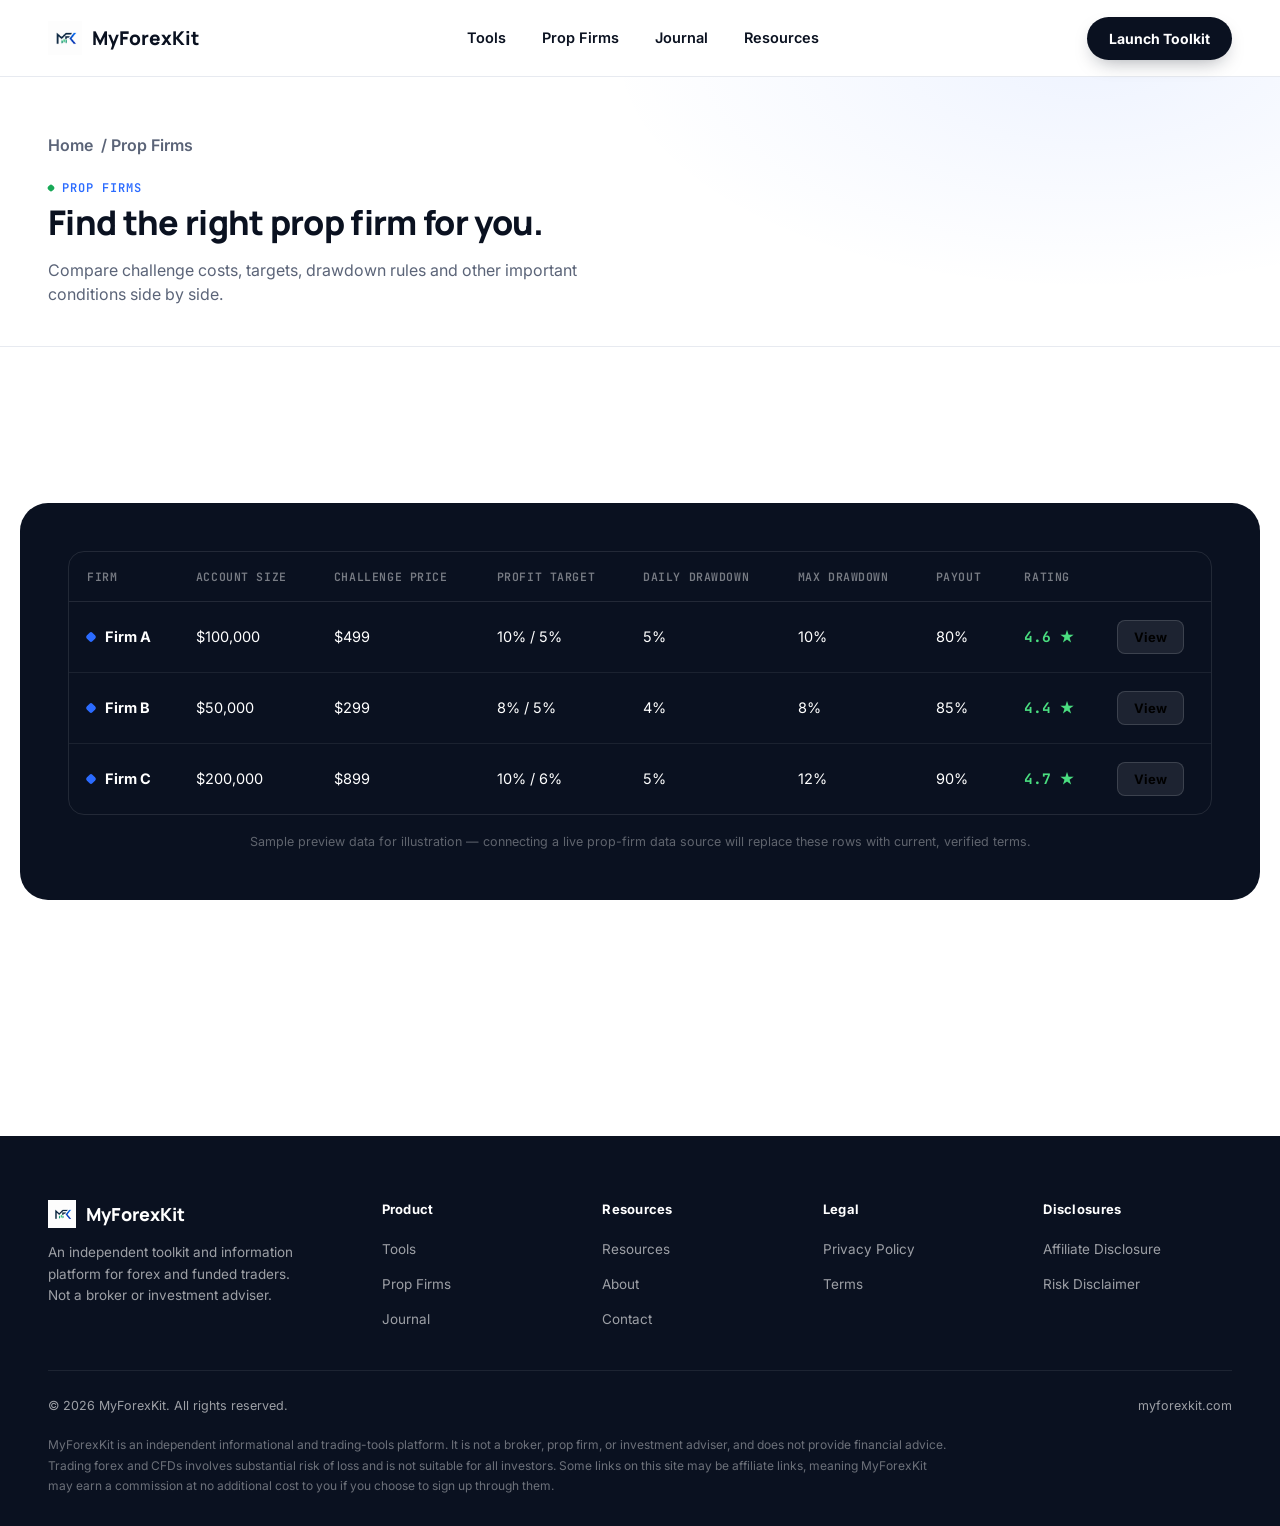
==== prop-firms/index.html @ 3ddde18c "Restructure site with proper folders" ====
<!DOCTYPE html>
<html lang="en">
<head>
<meta charset="UTF-8">
<meta name="viewport" content="width=device-width, initial-scale=1.0">
<title>Compare Prop Firms — MyForexKit</title>
<meta name="description" content="Compare prop trading firm challenge prices, targets, drawdown rules and payouts side by side.">
<link href="https://fonts.googleapis.com/css2?family=Manrope:wght@400;500;600;700;800&family=Inter:wght@400;500;600;700&family=JetBrains+Mono:wght@400;500;600&display=swap" rel="stylesheet">
<link rel="stylesheet" href="../css/styles.css">
</head>
<body>
<div id="mfk-header"></div>

<section class="tool-page-hero">
  <div class="container">
    <p class="breadcrumb"><a href="../index.html">Home</a> / Prop Firms</p>
    <span class="eyebrow">Prop firms</span>
    <h1>Find the right prop firm for you.</h1>
    <p>Compare challenge costs, targets, drawdown rules and other important conditions side by side.</p>
  </div>
</section>

<section>
  <div class="container" style="padding:56px 0 96px;">
    <div class="propfirm-wrap">
      <div class="table-scroll">
        <table class="compare">
          <thead>
            <tr>
              <th>Firm</th><th>Account Size</th><th>Challenge Price</th><th>Profit Target</th>
              <th>Daily Drawdown</th><th>Max Drawdown</th><th>Payout</th><th>Rating</th><th></th>
            </tr>
          </thead>
          <tbody>
            <tr>
              <td><div class="firm-name"><span class="firm-dot"></span>Firm A</div></td>
              <td>$100,000</td><td>$499</td><td>10% / 5%</td><td>5%</td><td>10%</td><td>80%</td>
              <td><span class="rating">4.6 ★</span></td><td><button class="row-btn">View</button></td>
            </tr>
            <tr>
              <td><div class="firm-name"><span class="firm-dot"></span>Firm B</div></td>
              <td>$50,000</td><td>$299</td><td>8% / 5%</td><td>4%</td><td>8%</td><td>85%</td>
              <td><span class="rating">4.4 ★</span></td><td><button class="row-btn">View</button></td>
            </tr>
            <tr>
              <td><div class="firm-name"><span class="firm-dot"></span>Firm C</div></td>
              <td>$200,000</td><td>$899</td><td>10% / 6%</td><td>5%</td><td>12%</td><td>90%</td>
              <td><span class="rating">4.7 ★</span></td><td><button class="row-btn">View</button></td>
            </tr>
          </tbody>
        </table>
      </div>
      <p class="data-note">Sample preview data for illustration — connecting a live prop-firm data source will replace these rows with current, verified terms.</p>
    </div>
  </div>
</section>

<div id="mfk-footer"></div>
<script src="../js/components.js"></script>
<script>MFKComponents.mount("../");</script>
</body>
</html>
---- css/styles.css ----
:root{
  --navy:#0A1120;
  --navy-2:#0F1B33;
  --ink:#0B1220;
  --white:#FFFFFF;
  --blue:#2B6BFF;
  --blue-2:#1546C4;
  --green:#18A957;
  --green-soft:#E7F8ED;
  --slate:#5B6478;
  --slate-light:#8B93A5;
  --line:#E7EAF0;
  --panel:#F6F8FC;
  --radius:20px;
  --radius-sm:12px;
  --shadow:0 20px 50px -18px rgba(10,17,32,0.18);
  --shadow-sm:0 8px 24px -12px rgba(10,17,32,0.14);
  --display: 'Manrope', 'Inter', sans-serif;
  --body: 'Inter', sans-serif;
  --mono: 'JetBrains Mono', monospace;
}
*{box-sizing:border-box; margin:0; padding:0;}
html{scroll-behavior:smooth;}
body{
  font-family:var(--body);
  color:var(--ink);
  background:var(--white);
  -webkit-font-smoothing:antialiased;
  line-height:1.5;
}
img{max-width:100%; display:block;}
a{color:inherit; text-decoration:none;}
button{font-family:inherit; cursor:pointer; border:none; background:none;}
.container{max-width:1240px; margin:0 auto; padding:0 28px;}
h1,h2,h3,h4{font-family:var(--display); font-weight:800; letter-spacing:-0.02em; color:var(--navy);}
.eyebrow{
  font-family:var(--mono); font-size:12px; letter-spacing:0.08em; text-transform:uppercase;
  color:var(--blue); font-weight:600; display:inline-flex; align-items:center; gap:8px;
}
.eyebrow::before{content:''; width:6px; height:6px; border-radius:2px; background:var(--green); display:inline-block; transform:rotate(45deg);}
:focus-visible{outline:2.5px solid var(--blue); outline-offset:3px; border-radius:6px;}
@media (prefers-reduced-motion: reduce){ *{animation-duration:0.01ms !important; transition-duration:0.01ms !important;} }

/* NAV */
header{
  position:sticky; top:0; z-index:100; background:rgba(255,255,255,0.82);
  backdrop-filter:blur(14px); -webkit-backdrop-filter:blur(14px);
  border-bottom:1px solid var(--line);
}
.nav{display:flex; align-items:center; justify-content:space-between; height:76px;}
.brand{display:flex; align-items:center; gap:10px; font-family:var(--display); font-weight:800; font-size:19px; color:var(--navy);}
.brand img{height:34px; width:auto;}
.nav-links{display:flex; align-items:center; gap:36px; list-style:none;}
.nav-links a{font-size:14.5px; font-weight:600; color:var(--navy); position:relative; padding:6px 0;}
.nav-links a::after{content:''; position:absolute; left:0; bottom:0; width:0; height:2px; background:var(--blue); transition:width .25s ease;}
.nav-links a:hover::after{width:100%;}
.nav-cta{
  background:var(--navy); color:#fff; padding:11px 22px; border-radius:999px; font-weight:700; font-size:14px;
  box-shadow:0 8px 20px -8px rgba(10,17,32,0.4); transition:transform .2s ease, background .2s ease;
}
.nav-cta:hover{background:var(--blue-2); transform:translateY(-1px);}
.burger{display:none; width:22px; height:16px; position:relative;}
.burger span{position:absolute; left:0; width:100%; height:2px; background:var(--navy); border-radius:2px; transition:all .25s ease;}
.burger span:nth-child(1){top:0;} .burger span:nth-child(2){top:7px;} .burger span:nth-child(3){top:14px;}
.mobile-menu{display:none; flex-direction:column; gap:2px; padding:8px 0 20px; border-top:1px solid var(--line);}
.mobile-menu a{padding:14px 4px; font-weight:600; border-bottom:1px solid var(--line); font-size:15px;}
.mobile-menu .nav-cta{margin-top:14px; text-align:center;}
body.menu-open .mobile-menu{display:flex;}
body.menu-open .burger span:nth-child(1){transform:translateY(7px) rotate(45deg);}
body.menu-open .burger span:nth-child(2){opacity:0;}
body.menu-open .burger span:nth-child(3){transform:translateY(-7px) rotate(-45deg);}

@media (max-width:900px){
  .nav-links, .nav .nav-cta{display:none;}
  .burger{display:block;}
}

/* HERO */
.hero{
  position:relative; overflow:hidden; padding:96px 0 60px;
  background:
    radial-gradient(900px 500px at 85% -10%, rgba(43,107,255,0.10), transparent 60%),
    radial-gradient(700px 400px at 10% 0%, rgba(24,169,87,0.06), transparent 55%);
}
.hero-grid{display:grid; grid-template-columns:1.05fr 1fr; gap:64px; align-items:center;}
.hero-copy h1{font-size:52px; line-height:1.06; margin-bottom:20px;}
.hero-copy h1 .accent{color:var(--blue);}
.hero-copy p{font-size:18px; color:var(--slate); max-width:480px; margin-bottom:32px;}
.hero-ctas{display:flex; gap:14px; flex-wrap:wrap; margin-bottom:24px;}
.btn{padding:15px 26px; border-radius:12px; font-weight:700; font-size:15px; display:inline-flex; align-items:center; gap:8px; transition:all .2s ease;}
.btn-primary{background:var(--blue); color:#fff; box-shadow:0 14px 28px -12px rgba(43,107,255,0.55);}
.btn-primary:hover{background:var(--blue-2); transform:translateY(-2px);}
.btn-secondary{background:#fff; color:var(--navy); border:1.5px solid var(--line);}
.btn-secondary:hover{border-color:var(--navy); transform:translateY(-2px);}
.trust-line{font-size:13px; color:var(--slate-light); font-weight:600; letter-spacing:0.01em;}
.trust-line .dot{color:var(--line); margin:0 8px;}

/* Hero mockup */
.hero-visual{position:relative;}
.mockup{
  background:var(--navy); border-radius:22px; padding:20px; box-shadow:var(--shadow);
  position:relative; transform:rotate(0.4deg);
}
.mockup-bar{display:flex; gap:6px; margin-bottom:16px; padding:0 4px;}
.mockup-bar span{width:9px; height:9px; border-radius:50%; background:rgba(255,255,255,0.18);}
.mockup-inner{background:var(--navy-2); border-radius:14px; padding:22px; border:1px solid rgba(255,255,255,0.06);}
.mockup-top{display:flex; justify-content:space-between; align-items:flex-start; margin-bottom:22px;}
.mockup-label{font-size:11px; color:rgba(255,255,255,0.5); font-family:var(--mono); text-transform:uppercase; letter-spacing:0.06em; margin-bottom:6px;}
.mockup-value{font-size:30px; font-weight:800; color:#fff; font-family:var(--display);}
.mockup-value.pos{color:#4ADE80;}
.badge-pill{background:rgba(74,222,128,0.14); color:#4ADE80; font-size:12px; font-weight:700; padding:5px 11px; border-radius:999px; font-family:var(--mono);}
.mockup-chart{height:120px; position:relative; margin-bottom:18px;}
.mockup-chart svg{width:100%; height:100%;}
.mockup-stats{display:grid; grid-template-columns:repeat(3,1fr); gap:10px;}
.mockup-stat{background:rgba(255,255,255,0.04); border:1px solid rgba(255,255,255,0.07); border-radius:10px; padding:12px;}
.mockup-stat .l{font-size:10.5px; color:rgba(255,255,255,0.45); margin-bottom:5px; font-family:var(--mono); text-transform:uppercase; letter-spacing:0.04em;}
.mockup-stat .v{font-size:15px; font-weight:700; color:#fff;}
.float-card{
  position:absolute; background:#fff; border-radius:14px; padding:14px 16px; box-shadow:var(--shadow-sm);
  border:1px solid var(--line); display:flex; align-items:center; gap:10px; animation:float 5s ease-in-out infinite;
}
.float-card.c1{top:-18px; left:-24px; animation-delay:0s;}
.float-card.c2{bottom:8px; right:-28px; animation-delay:1.2s;}
.float-icon{width:32px; height:32px; border-radius:9px; background:var(--green-soft); display:flex; align-items:center; justify-content:center; color:var(--green); font-weight:800; font-size:14px;}
.float-card .t{font-size:11px; color:var(--slate-light); font-weight:600;}
.float-card .n{font-size:14px; font-weight:800; color:var(--navy);}
@keyframes float{0%,100%{transform:translateY(0);}50%{transform:translateY(-8px);}}
@media (max-width:900px){.float-card{display:none;}}

/* SECTIONS generic */
section{padding:100px 0;}
.section-head{max-width:640px; margin-bottom:56px;}
.section-head.center{margin-left:auto; margin-right:auto; text-align:center;}
.section-head h2{font-size:38px; margin-top:14px; line-height:1.15;}
.section-head p{color:var(--slate); font-size:17px; margin-top:16px;}
.divider{height:1px; background:var(--line); border:none;}

/* Feature cards */
.features-grid{display:grid; grid-template-columns:repeat(3,1fr); gap:24px;}
.feature-card{
  background:var(--panel); border:1px solid var(--line); border-radius:var(--radius); padding:32px;
  transition:transform .25s ease, box-shadow .25s ease, border-color .25s ease;
}
.feature-card:hover{transform:translateY(-6px); box-shadow:var(--shadow-sm); border-color:transparent; background:#fff;}
.feature-icon{width:48px; height:48px; border-radius:13px; background:var(--navy); display:flex; align-items:center; justify-content:center; margin-bottom:20px;}
.feature-card h3{font-size:19px; margin-bottom:10px;}
.feature-card p{color:var(--slate); font-size:14.5px;}

/* Tools grid */
.tools-grid{display:grid; grid-template-columns:repeat(3,1fr); gap:20px;}
.tool-card{
  background:#fff; border:1px solid var(--line); border-radius:var(--radius-sm); padding:26px;
  display:flex; flex-direction:column; gap:14px; transition:box-shadow .2s ease, transform .2s ease;
}
.tool-card:hover{box-shadow:var(--shadow-sm); transform:translateY(-4px);}
.tool-icon{width:40px; height:40px; border-radius:10px; background:var(--green-soft); color:var(--green); display:flex; align-items:center; justify-content:center;}
.tool-card h4{font-size:16.5px;}
.tool-card p{color:var(--slate); font-size:13.5px; flex:1;}
.tool-open{font-size:13.5px; font-weight:700; color:var(--blue); display:inline-flex; align-items:center; gap:6px;}
.tool-open svg{transition:transform .2s ease;}
.tool-card:hover .tool-open svg{transform:translateX(3px);}

/* Prop firm compare */
.propfirm-wrap{background:var(--navy); border-radius:28px; padding:48px; color:#fff;}
.propfirm-wrap .section-head h2, .propfirm-wrap .section-head p{color:#fff;}
.propfirm-wrap .section-head p{color:rgba(255,255,255,0.65);}
.table-scroll{overflow-x:auto; border-radius:16px; border:1px solid rgba(255,255,255,0.1);}
table.compare{width:100%; border-collapse:collapse; min-width:820px;}
table.compare th{
  text-align:left; font-size:11.5px; text-transform:uppercase; letter-spacing:0.05em; color:rgba(255,255,255,0.45);
  font-family:var(--mono); font-weight:600; padding:16px 18px; border-bottom:1px solid rgba(255,255,255,0.1); white-space:nowrap;
}
table.compare td{padding:18px; border-bottom:1px solid rgba(255,255,255,0.07); font-size:14.5px; white-space:nowrap;}
table.compare tr:last-child td{border-bottom:none;}
.firm-name{font-weight:700; display:flex; align-items:center; gap:10px;}
.firm-dot{width:8px; height:8px; border-radius:2px; background:var(--blue); transform:rotate(45deg);}
.rating{color:#4ADE80; font-weight:700; font-family:var(--mono);}
.row-btn{background:rgba(255,255,255,0.08); padding:8px 16px; border-radius:8px; font-size:13px; font-weight:700; border:1px solid rgba(255,255,255,0.14);}
.row-btn:hover{background:rgba(255,255,255,0.14);}
.compare-cta{margin-top:28px; text-align:center;}
.data-note{margin-top:18px; font-size:12.5px; color:rgba(255,255,255,0.35); text-align:center;}

/* Risk section */
.risk-section{display:grid; grid-template-columns:1fr 1fr; gap:64px; align-items:center;}
.risk-copy .section-head{margin-bottom:24px;}
.risk-list{display:flex; flex-direction:column; gap:16px; margin-top:12px;}
.risk-item{display:flex; gap:14px; align-items:flex-start;}
.risk-check{width:22px; height:22px; border-radius:7px; background:var(--green-soft); color:var(--green); flex-shrink:0; display:flex; align-items:center; justify-content:center; margin-top:2px;}
.risk-item strong{font-size:15px; display:block; margin-bottom:2px;}
.risk-item span{font-size:14px; color:var(--slate);}

.calc-panel{background:var(--panel); border:1px solid var(--line); border-radius:var(--radius); padding:32px; box-shadow:var(--shadow-sm);}
.calc-panel h4{font-size:15px; margin-bottom:20px; display:flex; justify-content:space-between; align-items:center;}
.calc-tag{font-size:11px; background:var(--green-soft); color:var(--green); padding:4px 10px; border-radius:999px; font-family:var(--mono); font-weight:700;}
.calc-row{margin-bottom:16px;}
.calc-row label{font-size:12.5px; color:var(--slate); font-weight:600; margin-bottom:7px; display:block;}
.calc-field{background:#fff; border:1.5px solid var(--line); border-radius:10px; padding:12px 14px; display:flex; justify-content:space-between; font-family:var(--mono); font-size:14.5px; font-weight:600;}
.calc-slider{height:6px; background:var(--line); border-radius:99px; position:relative; margin-top:10px;}
.calc-slider .fill{position:absolute; left:0; top:0; height:100%; background:var(--blue); border-radius:99px;}
.calc-slider .handle{position:absolute; top:50%; width:16px; height:16px; background:#fff; border:3px solid var(--blue); border-radius:50%; transform:translate(-50%,-50%);}
.calc-result{background:var(--navy); border-radius:12px; padding:18px; margin-top:20px; display:flex; justify-content:space-between; align-items:center;}
.calc-result .l{font-size:12px; color:rgba(255,255,255,0.5); font-family:var(--mono); text-transform:uppercase; letter-spacing:0.04em;}
.calc-result .v{font-size:22px; font-weight:800; color:#fff; font-family:var(--display);}

/* Challenge tracker */
.tracker-card{background:#fff; border:1px solid var(--line); border-radius:var(--radius); box-shadow:var(--shadow-sm); padding:36px;}
.tracker-top{display:flex; justify-content:space-between; align-items:center; margin-bottom:28px; flex-wrap:wrap; gap:16px;}
.tracker-top h4{font-size:18px;}
.progress-bar{height:10px; background:var(--panel); border-radius:99px; overflow:hidden; margin:10px 0 30px;}
.progress-bar .fill{height:100%; background:linear-gradient(90deg,var(--blue),var(--green)); border-radius:99px;}
.tracker-grid{display:grid; grid-template-columns:repeat(4,1fr); gap:18px;}
.tracker-stat{background:var(--panel); border-radius:14px; padding:20px;}
.tracker-stat .l{font-size:11.5px; color:var(--slate-light); font-family:var(--mono); text-transform:uppercase; letter-spacing:0.04em; margin-bottom:8px;}
.tracker-stat .v{font-size:21px; font-weight:800; font-family:var(--display); color:var(--navy);}
.tracker-stat .v.pos{color:var(--green);}
.tracker-stat .v.warn{color:#D97706;}

/* Journal */
.journal-grid{display:grid; grid-template-columns:1.3fr 1fr; gap:24px;}
.journal-card{background:#fff; border:1px solid var(--line); border-radius:var(--radius); padding:30px; box-shadow:var(--shadow-sm);}
.journal-stats{display:grid; grid-template-columns:repeat(2,1fr); gap:16px; margin-bottom:24px;}
.jstat{padding:16px; background:var(--panel); border-radius:12px;}
.jstat .l{font-size:11.5px; color:var(--slate-light); font-family:var(--mono); text-transform:uppercase;}
.jstat .v{font-size:20px; font-weight:800; margin-top:6px;}
.equity-chart{height:160px;}
.trades-list{display:flex; flex-direction:column; gap:0;}
.trade-row{display:flex; justify-content:space-between; align-items:center; padding:14px 0; border-bottom:1px solid var(--line);}
.trade-row:last-child{border-bottom:none;}
.trade-pair{font-weight:700; font-size:14px;}
.trade-meta{font-size:12px; color:var(--slate-light);}
.trade-pl{font-family:var(--mono); font-weight:700; font-size:14px;}
.trade-pl.pos{color:var(--green);} .trade-pl.neg{color:#DC2626;}
.side-tag{font-size:10.5px; font-weight:700; padding:3px 8px; border-radius:6px; margin-left:8px;}
.side-tag.long{background:var(--green-soft); color:var(--green);}
.side-tag.short{background:#FEECEC; color:#DC2626;}

/* Trust */
.trust-section{background:var(--panel); border-radius:28px; padding:64px; text-align:center;}
.trust-section h2{font-size:34px; margin-top:14px;}
.trust-section p{color:var(--slate); font-size:16.5px; max-width:600px; margin:18px auto 0;}
.trust-badges{display:flex; justify-content:center; gap:14px; margin-top:34px; flex-wrap:wrap;}
.trust-badge{background:#fff; border:1px solid var(--line); padding:10px 18px; border-radius:999px; font-size:13.5px; font-weight:600; display:flex; align-items:center; gap:8px;}

/* Final CTA */
.final-cta{
  background:linear-gradient(135deg,var(--navy) 0%, #0D1A38 100%); border-radius:32px; padding:80px 40px; text-align:center; position:relative; overflow:hidden;
}
.final-cta::before{content:''; position:absolute; inset:0; background:radial-gradient(600px 300px at 50% 0%, rgba(43,107,255,0.25), transparent 70%);}
.final-cta > *{position:relative;}
.final-cta h2{color:#fff; font-size:40px; margin-bottom:20px;}
.final-cta-btns{display:flex; justify-content:center; gap:14px; flex-wrap:wrap; margin-top:8px;}
.btn-white{background:#fff; color:var(--navy);}
.btn-white:hover{background:var(--panel); transform:translateY(-2px);}
.btn-ghost{background:rgba(255,255,255,0.08); color:#fff; border:1.5px solid rgba(255,255,255,0.2);}
.btn-ghost:hover{background:rgba(255,255,255,0.14); transform:translateY(-2px);}

/* Footer */
footer{background:var(--navy); color:rgba(255,255,255,0.6); padding:64px 0 30px; margin-top:40px;}
.footer-grid{display:grid; grid-template-columns:1.6fr repeat(4,1fr); gap:32px; padding-bottom:40px; border-bottom:1px solid rgba(255,255,255,0.08);}
.footer-brand{display:flex; align-items:center; gap:10px; font-family:var(--display); font-weight:800; color:#fff; font-size:18px; margin-bottom:14px;}
.footer-brand img{height:28px;}
.footer-grid p{font-size:13.5px; max-width:260px; line-height:1.6;}
.footer-col h5{color:#fff; font-size:13px; margin-bottom:16px; letter-spacing:0.02em;}
.footer-col ul{list-style:none; display:flex; flex-direction:column; gap:11px;}
.footer-col a{font-size:13.5px; color:rgba(255,255,255,0.6);}
.footer-col a:hover{color:#fff;}
.footer-bottom{display:flex; justify-content:space-between; align-items:center; padding-top:26px; flex-wrap:wrap; gap:14px;}
.footer-bottom p{font-size:12.5px;}
.footer-disclaimer{font-size:12px; color:rgba(255,255,255,0.4); max-width:900px; line-height:1.7; margin-top:20px;}

/* Reveal animation */
.reveal{opacity:0; transform:translateY(18px); transition:opacity .6s ease, transform .6s ease;}
.reveal.in{opacity:1; transform:translateY(0);}

/* Responsive */
@media (max-width:1000px){
  .hero-grid, .risk-section, .journal-grid{grid-template-columns:1fr; gap:40px;}
  .features-grid, .tools-grid{grid-template-columns:repeat(2,1fr);}
  .tracker-grid{grid-template-columns:repeat(2,1fr);}
  .footer-grid{grid-template-columns:repeat(3,1fr);}
}
@media (max-width:640px){
  .hero-copy h1{font-size:36px;}
  section{padding:64px 0;}
  .features-grid, .tools-grid, .footer-grid{grid-template-columns:1fr;}
  .tracker-grid{grid-template-columns:repeat(2,1fr);}
  .propfirm-wrap, .trust-section{padding:32px 20px; border-radius:20px;}
  .final-cta{padding:56px 24px;}
  .section-head h2{font-size:28px;}
}

/* ===== Tool pages ===== */
.tool-page-hero{
  padding:56px 0 40px;
  background:radial-gradient(800px 400px at 85% -10%, rgba(43,107,255,0.08), transparent 60%);
  border-bottom:1px solid var(--line);
}
.breadcrumb{font-size:13px; color:var(--slate-light); margin-bottom:16px; display:flex; align-items:center; gap:8px; font-weight:600;}
.breadcrumb a{color:var(--slate);}
.breadcrumb a:hover{color:var(--blue);}
.tool-page-hero h1{font-size:34px; margin-bottom:10px;}
.tool-page-hero p{color:var(--slate); font-size:16px; max-width:560px;}

.tool-layout{
  display:grid; grid-template-columns:1fr 1fr; gap:40px; align-items:start; padding:56px 0 96px;
}
@media (max-width:960px){ .tool-layout{grid-template-columns:1fr; gap:32px;} }

.tool-card-panel{
  background:var(--panel); border:1px solid var(--line); border-radius:var(--radius); padding:32px;
}
.tool-card-panel h3{font-size:18px; margin-bottom:22px;}

.field{margin-bottom:20px;}
.field label{display:flex; justify-content:space-between; font-size:13px; font-weight:700; color:var(--navy); margin-bottom:8px;}
.field label .hint{font-weight:500; color:var(--slate-light); font-size:12px;}
.field input[type="text"],
.field input[type="number"],
.field select{
  width:100%; background:#fff; border:1.5px solid var(--line); border-radius:10px; padding:12px 14px;
  font-family:var(--mono); font-size:15px; font-weight:600; color:var(--navy); transition:border-color .18s ease;
}
.field input:focus, .field select:focus{border-color:var(--blue);}
.field-error{color:#DC2626; font-size:12.5px; font-weight:600; margin-top:6px; display:none;}
.field-error.show{display:block;}
.field.invalid input, .field.invalid select{border-color:#DC2626;}

.field-row{display:grid; grid-template-columns:1fr 1fr; gap:14px;}
@media (max-width:520px){ .field-row{grid-template-columns:1fr;} }

.quick-risk{display:flex; gap:8px; margin-top:10px; flex-wrap:wrap;}
.quick-risk button{
  padding:8px 14px; border-radius:8px; border:1.5px solid var(--line); background:#fff;
  font-size:13px; font-weight:700; color:var(--navy); transition:all .15s ease;
}
.quick-risk button:hover, .quick-risk button.active{border-color:var(--blue); background:#EAF0FF; color:var(--blue-2);}

.direction-toggle{display:flex; gap:10px; margin-bottom:20px;}
.direction-toggle button{
  flex:1; padding:12px; border-radius:10px; border:1.5px solid var(--line); background:#fff;
  font-weight:700; font-size:14px; color:var(--slate); transition:all .15s ease;
}
.direction-toggle button.active.buy{border-color:var(--green); background:var(--green-soft); color:var(--green);}
.direction-toggle button.active.sell{border-color:#DC2626; background:#FEECEC; color:#DC2626;}

.tool-actions{display:flex; gap:12px; margin-top:8px;}
.btn-reset{background:#fff; border:1.5px solid var(--line); color:var(--navy); padding:12px 20px; border-radius:10px; font-weight:700; font-size:14px;}
.btn-reset:hover{border-color:var(--navy);}
.btn-calc{background:var(--blue); color:#fff; padding:12px 24px; border-radius:10px; font-weight:700; font-size:14px; flex:1; box-shadow:0 12px 22px -10px rgba(43,107,255,0.5);}
.btn-calc:hover{background:var(--blue-2);}

.results-panel{
  background:var(--navy); border-radius:var(--radius); padding:32px; color:#fff; position:sticky; top:100px;
}
.results-panel h3{color:#fff; font-size:18px; margin-bottom:22px;}
.result-row{display:flex; justify-content:space-between; align-items:center; padding:14px 0; border-bottom:1px solid rgba(255,255,255,0.08);}
.result-row:last-child{border-bottom:none;}
.result-row .l{font-size:13px; color:rgba(255,255,255,0.55); font-weight:600;}
.result-row .v{font-size:17px; font-weight:800; font-family:var(--display); font-family:var(--mono);}
.result-row .v.pos{color:#4ADE80;} .result-row .v.neg{color:#F87171;}
.result-highlight{background:rgba(255,255,255,0.06); border:1px solid rgba(255,255,255,0.1); border-radius:12px; padding:18px; margin-bottom:8px; text-align:center;}
.result-highlight .l{font-size:11.5px; color:rgba(255,255,255,0.5); font-family:var(--mono); text-transform:uppercase; letter-spacing:0.04em; margin-bottom:8px;}
.result-highlight .v{font-size:30px; font-weight:800; font-family:var(--display); color:#fff;}
.result-empty{color:rgba(255,255,255,0.4); font-size:14px; text-align:center; padding:30px 10px;}
.result-note{font-size:12px; color:rgba(255,255,255,0.4); margin-top:16px; line-height:1.6; border-top:1px solid rgba(255,255,255,0.08); padding-top:16px;}
.result-note.warn{color:#FCD34D;}

.status-pill{display:inline-flex; align-items:center; gap:6px; padding:6px 14px; border-radius:999px; font-size:12.5px; font-weight:800; font-family:var(--mono); text-transform:uppercase; letter-spacing:0.04em;}
.status-pill.safe{background:rgba(74,222,128,0.15); color:#4ADE80;}
.status-pill.caution{background:rgba(251,191,36,0.16); color:#FBBF24;}
.status-pill.danger{background:rgba(248,113,113,0.16); color:#F87171;}

.dd-bar{height:10px; background:rgba(255,255,255,0.08); border-radius:99px; overflow:hidden; margin:8px 0 4px;}
.dd-bar .fill{height:100%; border-radius:99px; transition:width .3s ease;}
.dd-bar .fill.safe{background:#4ADE80;} .dd-bar .fill.caution{background:#FBBF24;} .dd-bar .fill.danger{background:#F87171;}

/* Tools directory */
.tools-directory-grid{display:grid; grid-template-columns:repeat(3,1fr); gap:20px;}
@media (max-width:900px){.tools-directory-grid{grid-template-columns:repeat(2,1fr);}}
@media (max-width:600px){.tools-directory-grid{grid-template-columns:1fr;}}

/* Sessions dashboard */
.sessions-grid{display:grid; grid-template-columns:repeat(4,1fr); gap:18px;}
@media (max-width:960px){.sessions-grid{grid-template-columns:repeat(2,1fr);}}
@media (max-width:560px){.sessions-grid{grid-template-columns:1fr;}}
.session-card{background:#fff; border:1px solid var(--line); border-radius:var(--radius-sm); padding:24px; position:relative; overflow:hidden;}
.session-card.open{border-color:rgba(24,169,87,0.35); background:linear-gradient(180deg,var(--green-soft),#fff 40%);}
.session-top{display:flex; justify-content:space-between; align-items:flex-start; margin-bottom:16px;}
.session-name{font-size:17px; font-weight:800; font-family:var(--display); color:var(--navy);}
.session-tz{font-size:11.5px; color:var(--slate-light); font-family:var(--mono);}
.session-status{font-size:11px; font-weight:800; padding:4px 10px; border-radius:999px; font-family:var(--mono); text-transform:uppercase;}
.session-status.open-s{background:var(--green-soft); color:var(--green);}
.session-status.closed-s{background:#F1F2F5; color:var(--slate-light);}
.session-times{font-size:13px; color:var(--slate); margin-bottom:4px;}
.session-countdown{font-family:var(--mono); font-size:14px; font-weight:700; color:var(--navy); margin-top:10px;}
.sessions-utc{text-align:center; font-family:var(--mono); font-size:13px; color:var(--slate-light); margin-bottom:24px;}

/* JPY / info badges */
.info-badge{display:inline-flex; align-items:center; gap:6px; background:var(--green-soft); color:var(--green); font-size:12px; font-weight:700; padding:4px 10px; border-radius:999px; font-family:var(--mono); margin-left:8px;}
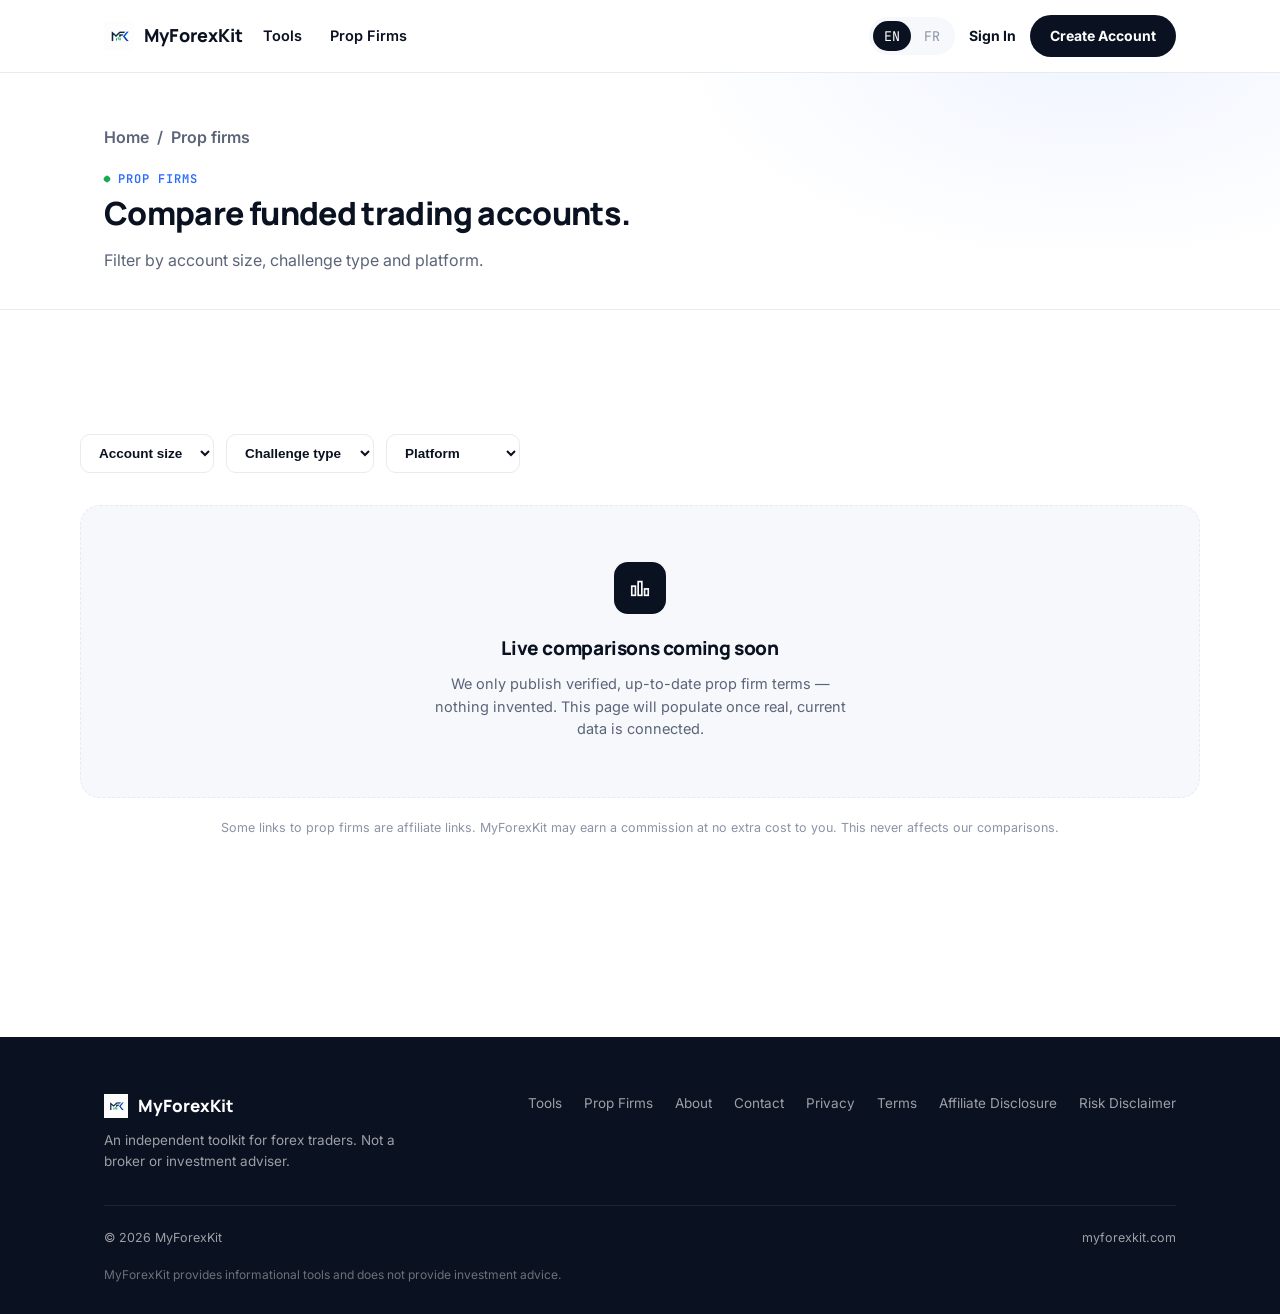
==== commit 945b8ccb: "Restructure site with proper folders" ====
--- a/prop-firms/index.html
+++ b/prop-firms/index.html
@@ -4,7 +4,7 @@
 <meta charset="UTF-8">
 <meta name="viewport" content="width=device-width, initial-scale=1.0">
 <title>Compare Prop Firms — MyForexKit</title>
-<meta name="description" content="Compare prop trading firm challenge prices, targets, drawdown rules and payouts side by side.">
+<meta name="description" content="Compare funded trading accounts by account size, challenge type and platform.">
 <link href="https://fonts.googleapis.com/css2?family=Manrope:wght@400;500;600;700;800&family=Inter:wght@400;500;600;700&family=JetBrains+Mono:wght@400;500;600&display=swap" rel="stylesheet">
 <link rel="stylesheet" href="../css/styles.css">
 </head>
@@ -13,49 +13,53 @@
 
 <section class="tool-page-hero">
   <div class="container">
-    <p class="breadcrumb"><a href="../index.html">Home</a> / Prop Firms</p>
-    <span class="eyebrow">Prop firms</span>
-    <h1>Find the right prop firm for you.</h1>
-    <p>Compare challenge costs, targets, drawdown rules and other important conditions side by side.</p>
+    <p class="breadcrumb"><a href="../index.html" data-i18n="breadcrumb_home">Home</a> / <span data-i18n="propfirms_eyebrow">Prop Firms</span></p>
+    <span class="eyebrow" data-i18n="propfirms_eyebrow">Prop firms</span>
+    <h1 data-i18n="propfirms_h1">Compare funded trading accounts.</h1>
+    <p data-i18n="propfirms_sub">Filter by account size, challenge type and platform.</p>
   </div>
 </section>
 
 <section>
-  <div class="container" style="padding:56px 0 96px;">
-    <div class="propfirm-wrap">
-      <div class="table-scroll">
-        <table class="compare">
-          <thead>
-            <tr>
-              <th>Firm</th><th>Account Size</th><th>Challenge Price</th><th>Profit Target</th>
-              <th>Daily Drawdown</th><th>Max Drawdown</th><th>Payout</th><th>Rating</th><th></th>
-            </tr>
-          </thead>
-          <tbody>
-            <tr>
-              <td><div class="firm-name"><span class="firm-dot"></span>Firm A</div></td>
-              <td>$100,000</td><td>$499</td><td>10% / 5%</td><td>5%</td><td>10%</td><td>80%</td>
-              <td><span class="rating">4.6 ★</span></td><td><button class="row-btn">View</button></td>
-            </tr>
-            <tr>
-              <td><div class="firm-name"><span class="firm-dot"></span>Firm B</div></td>
-              <td>$50,000</td><td>$299</td><td>8% / 5%</td><td>4%</td><td>8%</td><td>85%</td>
-              <td><span class="rating">4.4 ★</span></td><td><button class="row-btn">View</button></td>
-            </tr>
-            <tr>
-              <td><div class="firm-name"><span class="firm-dot"></span>Firm C</div></td>
-              <td>$200,000</td><td>$899</td><td>10% / 6%</td><td>5%</td><td>12%</td><td>90%</td>
-              <td><span class="rating">4.7 ★</span></td><td><button class="row-btn">View</button></td>
-            </tr>
-          </tbody>
-        </table>
+  <div class="container" style="padding:44px 0 96px;">
+    <div class="propfirm-filters">
+      <select id="filter-size">
+        <option value="" data-i18n="filter_size">Account size</option>
+        <option value="10k">$10,000</option>
+        <option value="25k">$25,000</option>
+        <option value="50k">$50,000</option>
+        <option value="100k">$100,000</option>
+        <option value="200k">$200,000</option>
+      </select>
+      <select id="filter-challenge">
+        <option value="" data-i18n="filter_challenge">Challenge type</option>
+        <option value="1step">1-step</option>
+        <option value="2step">2-step</option>
+        <option value="instant">Instant funding</option>
+      </select>
+      <select id="filter-platform">
+        <option value="" data-i18n="filter_platform">Platform</option>
+        <option value="mt4">MetaTrader 4</option>
+        <option value="mt5">MetaTrader 5</option>
+        <option value="ctrader">cTrader</option>
+      </select>
+    </div>
+
+    <div class="empty-state">
+      <div class="icon">
+        <svg width="22" height="22" viewBox="0 0 24 24" fill="none"><rect x="3" y="10" width="4" height="10" stroke="#fff" stroke-width="1.8"/><rect x="10" y="5" width="4" height="15" stroke="#fff" stroke-width="1.8"/><rect x="17" y="13" width="4" height="7" stroke="#fff" stroke-width="1.8"/></svg>
       </div>
-      <p class="data-note">Sample preview data for illustration — connecting a live prop-firm data source will replace these rows with current, verified terms.</p>
+      <h3 data-i18n="propfirms_empty_title">Live comparisons coming soon</h3>
+      <p data-i18n="propfirms_empty_body">We only publish verified, up-to-date prop firm terms — nothing invented. This page will populate once real, current data is connected.</p>
     </div>
+
+    <p class="affiliate-note" data-i18n="affiliate_note">Some links to prop firms are affiliate links. MyForexKit may earn a commission at no extra cost to you. This never affects our comparisons.</p>
   </div>
 </section>
 
 <div id="mfk-footer"></div>
+<script src="../js/i18n.js"></script>
+<script src="../js/auth.js"></script>
 <script src="../js/components.js"></script>
 <script>MFKComponents.mount("../");</script>
 </body>
--- a/css/styles.css
+++ b/css/styles.css
@@ -1,4 +1,3 @@
-
 :root{
   --navy:#0A1120;
   --navy-2:#0F1B33;
@@ -8,393 +7,246 @@
   --blue-2:#1546C4;
   --green:#18A957;
   --green-soft:#E7F8ED;
+  --red:#DC2626;
+  --red-soft:#FEECEC;
   --slate:#5B6478;
   --slate-light:#8B93A5;
   --line:#E7EAF0;
   --panel:#F6F8FC;
   --radius:20px;
   --radius-sm:12px;
-  --shadow:0 20px 50px -18px rgba(10,17,32,0.18);
-  --shadow-sm:0 8px 24px -12px rgba(10,17,32,0.14);
-  --display: 'Manrope', 'Inter', sans-serif;
-  --body: 'Inter', sans-serif;
-  --mono: 'JetBrains Mono', monospace;
+  --shadow:0 20px 50px -18px rgba(10,17,32,0.16);
+  --shadow-sm:0 8px 24px -12px rgba(10,17,32,0.12);
+  --display:'Manrope','Inter',sans-serif;
+  --body:'Inter',sans-serif;
+  --mono:'JetBrains Mono',monospace;
 }
-*{box-sizing:border-box; margin:0; padding:0;}
+*{box-sizing:border-box;margin:0;padding:0;}
 html{scroll-behavior:smooth;}
-body{
-  font-family:var(--body);
-  color:var(--ink);
-  background:var(--white);
-  -webkit-font-smoothing:antialiased;
-  line-height:1.5;
-}
-img{max-width:100%; display:block;}
-a{color:inherit; text-decoration:none;}
-button{font-family:inherit; cursor:pointer; border:none; background:none;}
-.container{max-width:1240px; margin:0 auto; padding:0 28px;}
-h1,h2,h3,h4{font-family:var(--display); font-weight:800; letter-spacing:-0.02em; color:var(--navy);}
-.eyebrow{
-  font-family:var(--mono); font-size:12px; letter-spacing:0.08em; text-transform:uppercase;
-  color:var(--blue); font-weight:600; display:inline-flex; align-items:center; gap:8px;
-}
-.eyebrow::before{content:''; width:6px; height:6px; border-radius:2px; background:var(--green); display:inline-block; transform:rotate(45deg);}
-:focus-visible{outline:2.5px solid var(--blue); outline-offset:3px; border-radius:6px;}
-@media (prefers-reduced-motion: reduce){ *{animation-duration:0.01ms !important; transition-duration:0.01ms !important;} }
-
-/* NAV */
-header{
-  position:sticky; top:0; z-index:100; background:rgba(255,255,255,0.82);
-  backdrop-filter:blur(14px); -webkit-backdrop-filter:blur(14px);
-  border-bottom:1px solid var(--line);
-}
-.nav{display:flex; align-items:center; justify-content:space-between; height:76px;}
-.brand{display:flex; align-items:center; gap:10px; font-family:var(--display); font-weight:800; font-size:19px; color:var(--navy);}
-.brand img{height:34px; width:auto;}
-.nav-links{display:flex; align-items:center; gap:36px; list-style:none;}
-.nav-links a{font-size:14.5px; font-weight:600; color:var(--navy); position:relative; padding:6px 0;}
-.nav-links a::after{content:''; position:absolute; left:0; bottom:0; width:0; height:2px; background:var(--blue); transition:width .25s ease;}
+body{font-family:var(--body);color:var(--ink);background:#fff;-webkit-font-smoothing:antialiased;line-height:1.55;}
+img{max-width:100%;display:block;}
+a{color:inherit;text-decoration:none;}
+button{font-family:inherit;cursor:pointer;border:none;background:none;}
+.container{max-width:1120px;margin:0 auto;padding:0 24px;}
+h1,h2,h3,h4{font-family:var(--display);font-weight:800;letter-spacing:-0.02em;color:var(--navy);}
+:focus-visible{outline:2.5px solid var(--blue);outline-offset:3px;border-radius:6px;}
+@media (prefers-reduced-motion:reduce){*{animation-duration:0.01ms !important;transition-duration:0.01ms !important;}}
+
+.eyebrow{font-family:var(--mono);font-size:12px;letter-spacing:0.08em;text-transform:uppercase;color:var(--blue);font-weight:600;display:inline-flex;align-items:center;gap:8px;}
+.eyebrow::before{content:'';width:6px;height:6px;border-radius:2px;background:var(--green);display:inline-block;transform:rotate(45deg);}
+
+/* ===== Header ===== */
+header{position:sticky;top:0;z-index:100;background:rgba(255,255,255,0.86);backdrop-filter:blur(14px);-webkit-backdrop-filter:blur(14px);border-bottom:1px solid var(--line);}
+.nav{display:flex;align-items:center;justify-content:space-between;height:72px;gap:20px;}
+.brand{display:flex;align-items:center;gap:10px;font-family:var(--display);font-weight:800;font-size:18px;color:var(--navy);flex-shrink:0;}
+.brand img{height:30px;width:auto;}
+.nav-links{display:flex;align-items:center;gap:28px;list-style:none;flex:1;}
+.nav-links a{font-size:14.5px;font-weight:600;color:var(--navy);position:relative;padding:6px 0;}
+.nav-links a::after{content:'';position:absolute;left:0;bottom:0;width:0;height:2px;background:var(--blue);transition:width .25s ease;}
 .nav-links a:hover::after{width:100%;}
-.nav-cta{
-  background:var(--navy); color:#fff; padding:11px 22px; border-radius:999px; font-weight:700; font-size:14px;
-  box-shadow:0 8px 20px -8px rgba(10,17,32,0.4); transition:transform .2s ease, background .2s ease;
-}
-.nav-cta:hover{background:var(--blue-2); transform:translateY(-1px);}
-.burger{display:none; width:22px; height:16px; position:relative;}
-.burger span{position:absolute; left:0; width:100%; height:2px; background:var(--navy); border-radius:2px; transition:all .25s ease;}
+.nav-right{display:flex;align-items:center;gap:14px;}
+.lang-toggle{display:flex;align-items:center;gap:2px;font-family:var(--mono);font-size:12.5px;font-weight:700;background:var(--panel);border-radius:999px;padding:4px;}
+.lang-toggle button{padding:6px 11px;border-radius:999px;color:var(--slate-light);}
+.lang-toggle button.active{background:var(--navy);color:#fff;}
+.nav-signin{font-size:14px;font-weight:700;color:var(--navy);}
+.nav-cta{background:var(--navy);color:#fff;padding:10px 20px;border-radius:999px;font-weight:700;font-size:14px;transition:transform .2s ease,background .2s ease;}
+.nav-cta:hover{background:var(--blue-2);transform:translateY(-1px);}
+.burger{display:none;width:22px;height:16px;position:relative;flex-shrink:0;}
+.burger span{position:absolute;left:0;width:100%;height:2px;background:var(--navy);border-radius:2px;transition:all .25s ease;}
 .burger span:nth-child(1){top:0;} .burger span:nth-child(2){top:7px;} .burger span:nth-child(3){top:14px;}
-.mobile-menu{display:none; flex-direction:column; gap:2px; padding:8px 0 20px; border-top:1px solid var(--line);}
-.mobile-menu a{padding:14px 4px; font-weight:600; border-bottom:1px solid var(--line); font-size:15px;}
-.mobile-menu .nav-cta{margin-top:14px; text-align:center;}
+.mobile-menu{display:none;flex-direction:column;gap:2px;padding:8px 0 20px;border-top:1px solid var(--line);}
+.mobile-menu a{padding:14px 4px;font-weight:600;border-bottom:1px solid var(--line);font-size:15px;}
+.mobile-menu .row{display:flex;gap:10px;margin-top:14px;}
+.mobile-menu .nav-cta, .mobile-menu .nav-signin-btn{flex:1;text-align:center;}
+.mobile-menu .nav-signin-btn{border:1.5px solid var(--line);border-radius:999px;padding:10px 20px;font-weight:700;font-size:14px;}
 body.menu-open .mobile-menu{display:flex;}
 body.menu-open .burger span:nth-child(1){transform:translateY(7px) rotate(45deg);}
 body.menu-open .burger span:nth-child(2){opacity:0;}
 body.menu-open .burger span:nth-child(3){transform:translateY(-7px) rotate(-45deg);}
-
-@media (max-width:900px){
-  .nav-links, .nav .nav-cta{display:none;}
-  .burger{display:block;}
-}
-
-/* HERO */
-.hero{
-  position:relative; overflow:hidden; padding:96px 0 60px;
-  background:
-    radial-gradient(900px 500px at 85% -10%, rgba(43,107,255,0.10), transparent 60%),
-    radial-gradient(700px 400px at 10% 0%, rgba(24,169,87,0.06), transparent 55%);
-}
-.hero-grid{display:grid; grid-template-columns:1.05fr 1fr; gap:64px; align-items:center;}
-.hero-copy h1{font-size:52px; line-height:1.06; margin-bottom:20px;}
-.hero-copy h1 .accent{color:var(--blue);}
-.hero-copy p{font-size:18px; color:var(--slate); max-width:480px; margin-bottom:32px;}
-.hero-ctas{display:flex; gap:14px; flex-wrap:wrap; margin-bottom:24px;}
-.btn{padding:15px 26px; border-radius:12px; font-weight:700; font-size:15px; display:inline-flex; align-items:center; gap:8px; transition:all .2s ease;}
-.btn-primary{background:var(--blue); color:#fff; box-shadow:0 14px 28px -12px rgba(43,107,255,0.55);}
-.btn-primary:hover{background:var(--blue-2); transform:translateY(-2px);}
-.btn-secondary{background:#fff; color:var(--navy); border:1.5px solid var(--line);}
-.btn-secondary:hover{border-color:var(--navy); transform:translateY(-2px);}
-.trust-line{font-size:13px; color:var(--slate-light); font-weight:600; letter-spacing:0.01em;}
-.trust-line .dot{color:var(--line); margin:0 8px;}
-
-/* Hero mockup */
-.hero-visual{position:relative;}
-.mockup{
-  background:var(--navy); border-radius:22px; padding:20px; box-shadow:var(--shadow);
-  position:relative; transform:rotate(0.4deg);
-}
-.mockup-bar{display:flex; gap:6px; margin-bottom:16px; padding:0 4px;}
-.mockup-bar span{width:9px; height:9px; border-radius:50%; background:rgba(255,255,255,0.18);}
-.mockup-inner{background:var(--navy-2); border-radius:14px; padding:22px; border:1px solid rgba(255,255,255,0.06);}
-.mockup-top{display:flex; justify-content:space-between; align-items:flex-start; margin-bottom:22px;}
-.mockup-label{font-size:11px; color:rgba(255,255,255,0.5); font-family:var(--mono); text-transform:uppercase; letter-spacing:0.06em; margin-bottom:6px;}
-.mockup-value{font-size:30px; font-weight:800; color:#fff; font-family:var(--display);}
-.mockup-value.pos{color:#4ADE80;}
-.badge-pill{background:rgba(74,222,128,0.14); color:#4ADE80; font-size:12px; font-weight:700; padding:5px 11px; border-radius:999px; font-family:var(--mono);}
-.mockup-chart{height:120px; position:relative; margin-bottom:18px;}
-.mockup-chart svg{width:100%; height:100%;}
-.mockup-stats{display:grid; grid-template-columns:repeat(3,1fr); gap:10px;}
-.mockup-stat{background:rgba(255,255,255,0.04); border:1px solid rgba(255,255,255,0.07); border-radius:10px; padding:12px;}
-.mockup-stat .l{font-size:10.5px; color:rgba(255,255,255,0.45); margin-bottom:5px; font-family:var(--mono); text-transform:uppercase; letter-spacing:0.04em;}
-.mockup-stat .v{font-size:15px; font-weight:700; color:#fff;}
-.float-card{
-  position:absolute; background:#fff; border-radius:14px; padding:14px 16px; box-shadow:var(--shadow-sm);
-  border:1px solid var(--line); display:flex; align-items:center; gap:10px; animation:float 5s ease-in-out infinite;
-}
-.float-card.c1{top:-18px; left:-24px; animation-delay:0s;}
-.float-card.c2{bottom:8px; right:-28px; animation-delay:1.2s;}
-.float-icon{width:32px; height:32px; border-radius:9px; background:var(--green-soft); display:flex; align-items:center; justify-content:center; color:var(--green); font-weight:800; font-size:14px;}
-.float-card .t{font-size:11px; color:var(--slate-light); font-weight:600;}
-.float-card .n{font-size:14px; font-weight:800; color:var(--navy);}
-@keyframes float{0%,100%{transform:translateY(0);}50%{transform:translateY(-8px);}}
-@media (max-width:900px){.float-card{display:none;}}
-
-/* SECTIONS generic */
-section{padding:100px 0;}
-.section-head{max-width:640px; margin-bottom:56px;}
-.section-head.center{margin-left:auto; margin-right:auto; text-align:center;}
-.section-head h2{font-size:38px; margin-top:14px; line-height:1.15;}
-.section-head p{color:var(--slate); font-size:17px; margin-top:16px;}
-.divider{height:1px; background:var(--line); border:none;}
-
-/* Feature cards */
-.features-grid{display:grid; grid-template-columns:repeat(3,1fr); gap:24px;}
-.feature-card{
-  background:var(--panel); border:1px solid var(--line); border-radius:var(--radius); padding:32px;
-  transition:transform .25s ease, box-shadow .25s ease, border-color .25s ease;
-}
-.feature-card:hover{transform:translateY(-6px); box-shadow:var(--shadow-sm); border-color:transparent; background:#fff;}
-.feature-icon{width:48px; height:48px; border-radius:13px; background:var(--navy); display:flex; align-items:center; justify-content:center; margin-bottom:20px;}
-.feature-card h3{font-size:19px; margin-bottom:10px;}
-.feature-card p{color:var(--slate); font-size:14.5px;}
-
-/* Tools grid */
-.tools-grid{display:grid; grid-template-columns:repeat(3,1fr); gap:20px;}
-.tool-card{
-  background:#fff; border:1px solid var(--line); border-radius:var(--radius-sm); padding:26px;
-  display:flex; flex-direction:column; gap:14px; transition:box-shadow .2s ease, transform .2s ease;
-}
-.tool-card:hover{box-shadow:var(--shadow-sm); transform:translateY(-4px);}
-.tool-icon{width:40px; height:40px; border-radius:10px; background:var(--green-soft); color:var(--green); display:flex; align-items:center; justify-content:center;}
-.tool-card h4{font-size:16.5px;}
-.tool-card p{color:var(--slate); font-size:13.5px; flex:1;}
-.tool-open{font-size:13.5px; font-weight:700; color:var(--blue); display:inline-flex; align-items:center; gap:6px;}
-.tool-open svg{transition:transform .2s ease;}
-.tool-card:hover .tool-open svg{transform:translateX(3px);}
-
-/* Prop firm compare */
-.propfirm-wrap{background:var(--navy); border-radius:28px; padding:48px; color:#fff;}
-.propfirm-wrap .section-head h2, .propfirm-wrap .section-head p{color:#fff;}
-.propfirm-wrap .section-head p{color:rgba(255,255,255,0.65);}
-.table-scroll{overflow-x:auto; border-radius:16px; border:1px solid rgba(255,255,255,0.1);}
-table.compare{width:100%; border-collapse:collapse; min-width:820px;}
-table.compare th{
-  text-align:left; font-size:11.5px; text-transform:uppercase; letter-spacing:0.05em; color:rgba(255,255,255,0.45);
-  font-family:var(--mono); font-weight:600; padding:16px 18px; border-bottom:1px solid rgba(255,255,255,0.1); white-space:nowrap;
-}
-table.compare td{padding:18px; border-bottom:1px solid rgba(255,255,255,0.07); font-size:14.5px; white-space:nowrap;}
-table.compare tr:last-child td{border-bottom:none;}
-.firm-name{font-weight:700; display:flex; align-items:center; gap:10px;}
-.firm-dot{width:8px; height:8px; border-radius:2px; background:var(--blue); transform:rotate(45deg);}
-.rating{color:#4ADE80; font-weight:700; font-family:var(--mono);}
-.row-btn{background:rgba(255,255,255,0.08); padding:8px 16px; border-radius:8px; font-size:13px; font-weight:700; border:1px solid rgba(255,255,255,0.14);}
-.row-btn:hover{background:rgba(255,255,255,0.14);}
-.compare-cta{margin-top:28px; text-align:center;}
-.data-note{margin-top:18px; font-size:12.5px; color:rgba(255,255,255,0.35); text-align:center;}
-
-/* Risk section */
-.risk-section{display:grid; grid-template-columns:1fr 1fr; gap:64px; align-items:center;}
-.risk-copy .section-head{margin-bottom:24px;}
-.risk-list{display:flex; flex-direction:column; gap:16px; margin-top:12px;}
-.risk-item{display:flex; gap:14px; align-items:flex-start;}
-.risk-check{width:22px; height:22px; border-radius:7px; background:var(--green-soft); color:var(--green); flex-shrink:0; display:flex; align-items:center; justify-content:center; margin-top:2px;}
-.risk-item strong{font-size:15px; display:block; margin-bottom:2px;}
-.risk-item span{font-size:14px; color:var(--slate);}
-
-.calc-panel{background:var(--panel); border:1px solid var(--line); border-radius:var(--radius); padding:32px; box-shadow:var(--shadow-sm);}
-.calc-panel h4{font-size:15px; margin-bottom:20px; display:flex; justify-content:space-between; align-items:center;}
-.calc-tag{font-size:11px; background:var(--green-soft); color:var(--green); padding:4px 10px; border-radius:999px; font-family:var(--mono); font-weight:700;}
-.calc-row{margin-bottom:16px;}
-.calc-row label{font-size:12.5px; color:var(--slate); font-weight:600; margin-bottom:7px; display:block;}
-.calc-field{background:#fff; border:1.5px solid var(--line); border-radius:10px; padding:12px 14px; display:flex; justify-content:space-between; font-family:var(--mono); font-size:14.5px; font-weight:600;}
-.calc-slider{height:6px; background:var(--line); border-radius:99px; position:relative; margin-top:10px;}
-.calc-slider .fill{position:absolute; left:0; top:0; height:100%; background:var(--blue); border-radius:99px;}
-.calc-slider .handle{position:absolute; top:50%; width:16px; height:16px; background:#fff; border:3px solid var(--blue); border-radius:50%; transform:translate(-50%,-50%);}
-.calc-result{background:var(--navy); border-radius:12px; padding:18px; margin-top:20px; display:flex; justify-content:space-between; align-items:center;}
-.calc-result .l{font-size:12px; color:rgba(255,255,255,0.5); font-family:var(--mono); text-transform:uppercase; letter-spacing:0.04em;}
-.calc-result .v{font-size:22px; font-weight:800; color:#fff; font-family:var(--display);}
-
-/* Challenge tracker */
-.tracker-card{background:#fff; border:1px solid var(--line); border-radius:var(--radius); box-shadow:var(--shadow-sm); padding:36px;}
-.tracker-top{display:flex; justify-content:space-between; align-items:center; margin-bottom:28px; flex-wrap:wrap; gap:16px;}
-.tracker-top h4{font-size:18px;}
-.progress-bar{height:10px; background:var(--panel); border-radius:99px; overflow:hidden; margin:10px 0 30px;}
-.progress-bar .fill{height:100%; background:linear-gradient(90deg,var(--blue),var(--green)); border-radius:99px;}
-.tracker-grid{display:grid; grid-template-columns:repeat(4,1fr); gap:18px;}
-.tracker-stat{background:var(--panel); border-radius:14px; padding:20px;}
-.tracker-stat .l{font-size:11.5px; color:var(--slate-light); font-family:var(--mono); text-transform:uppercase; letter-spacing:0.04em; margin-bottom:8px;}
-.tracker-stat .v{font-size:21px; font-weight:800; font-family:var(--display); color:var(--navy);}
-.tracker-stat .v.pos{color:var(--green);}
-.tracker-stat .v.warn{color:#D97706;}
-
-/* Journal */
-.journal-grid{display:grid; grid-template-columns:1.3fr 1fr; gap:24px;}
-.journal-card{background:#fff; border:1px solid var(--line); border-radius:var(--radius); padding:30px; box-shadow:var(--shadow-sm);}
-.journal-stats{display:grid; grid-template-columns:repeat(2,1fr); gap:16px; margin-bottom:24px;}
-.jstat{padding:16px; background:var(--panel); border-radius:12px;}
-.jstat .l{font-size:11.5px; color:var(--slate-light); font-family:var(--mono); text-transform:uppercase;}
-.jstat .v{font-size:20px; font-weight:800; margin-top:6px;}
-.equity-chart{height:160px;}
-.trades-list{display:flex; flex-direction:column; gap:0;}
-.trade-row{display:flex; justify-content:space-between; align-items:center; padding:14px 0; border-bottom:1px solid var(--line);}
-.trade-row:last-child{border-bottom:none;}
-.trade-pair{font-weight:700; font-size:14px;}
-.trade-meta{font-size:12px; color:var(--slate-light);}
-.trade-pl{font-family:var(--mono); font-weight:700; font-size:14px;}
-.trade-pl.pos{color:var(--green);} .trade-pl.neg{color:#DC2626;}
-.side-tag{font-size:10.5px; font-weight:700; padding:3px 8px; border-radius:6px; margin-left:8px;}
-.side-tag.long{background:var(--green-soft); color:var(--green);}
-.side-tag.short{background:#FEECEC; color:#DC2626;}
-
-/* Trust */
-.trust-section{background:var(--panel); border-radius:28px; padding:64px; text-align:center;}
-.trust-section h2{font-size:34px; margin-top:14px;}
-.trust-section p{color:var(--slate); font-size:16.5px; max-width:600px; margin:18px auto 0;}
-.trust-badges{display:flex; justify-content:center; gap:14px; margin-top:34px; flex-wrap:wrap;}
-.trust-badge{background:#fff; border:1px solid var(--line); padding:10px 18px; border-radius:999px; font-size:13.5px; font-weight:600; display:flex; align-items:center; gap:8px;}
-
-/* Final CTA */
-.final-cta{
-  background:linear-gradient(135deg,var(--navy) 0%, #0D1A38 100%); border-radius:32px; padding:80px 40px; text-align:center; position:relative; overflow:hidden;
-}
-.final-cta::before{content:''; position:absolute; inset:0; background:radial-gradient(600px 300px at 50% 0%, rgba(43,107,255,0.25), transparent 70%);}
-.final-cta > *{position:relative;}
-.final-cta h2{color:#fff; font-size:40px; margin-bottom:20px;}
-.final-cta-btns{display:flex; justify-content:center; gap:14px; flex-wrap:wrap; margin-top:8px;}
-.btn-white{background:#fff; color:var(--navy);}
-.btn-white:hover{background:var(--panel); transform:translateY(-2px);}
-.btn-ghost{background:rgba(255,255,255,0.08); color:#fff; border:1.5px solid rgba(255,255,255,0.2);}
-.btn-ghost:hover{background:rgba(255,255,255,0.14); transform:translateY(-2px);}
-
-/* Footer */
-footer{background:var(--navy); color:rgba(255,255,255,0.6); padding:64px 0 30px; margin-top:40px;}
-.footer-grid{display:grid; grid-template-columns:1.6fr repeat(4,1fr); gap:32px; padding-bottom:40px; border-bottom:1px solid rgba(255,255,255,0.08);}
-.footer-brand{display:flex; align-items:center; gap:10px; font-family:var(--display); font-weight:800; color:#fff; font-size:18px; margin-bottom:14px;}
-.footer-brand img{height:28px;}
-.footer-grid p{font-size:13.5px; max-width:260px; line-height:1.6;}
-.footer-col h5{color:#fff; font-size:13px; margin-bottom:16px; letter-spacing:0.02em;}
-.footer-col ul{list-style:none; display:flex; flex-direction:column; gap:11px;}
-.footer-col a{font-size:13.5px; color:rgba(255,255,255,0.6);}
-.footer-col a:hover{color:#fff;}
-.footer-bottom{display:flex; justify-content:space-between; align-items:center; padding-top:26px; flex-wrap:wrap; gap:14px;}
-.footer-bottom p{font-size:12.5px;}
-.footer-disclaimer{font-size:12px; color:rgba(255,255,255,0.4); max-width:900px; line-height:1.7; margin-top:20px;}
-
-/* Reveal animation */
-.reveal{opacity:0; transform:translateY(18px); transition:opacity .6s ease, transform .6s ease;}
-.reveal.in{opacity:1; transform:translateY(0);}
-
-/* Responsive */
-@media (max-width:1000px){
-  .hero-grid, .risk-section, .journal-grid{grid-template-columns:1fr; gap:40px;}
-  .features-grid, .tools-grid{grid-template-columns:repeat(2,1fr);}
-  .tracker-grid{grid-template-columns:repeat(2,1fr);}
-  .footer-grid{grid-template-columns:repeat(3,1fr);}
-}
-@media (max-width:640px){
-  .hero-copy h1{font-size:36px;}
-  section{padding:64px 0;}
-  .features-grid, .tools-grid, .footer-grid{grid-template-columns:1fr;}
-  .tracker-grid{grid-template-columns:repeat(2,1fr);}
-  .propfirm-wrap, .trust-section{padding:32px 20px; border-radius:20px;}
-  .final-cta{padding:56px 24px;}
-  .section-head h2{font-size:28px;}
-}
-
-/* ===== Tool pages ===== */
-.tool-page-hero{
-  padding:56px 0 40px;
-  background:radial-gradient(800px 400px at 85% -10%, rgba(43,107,255,0.08), transparent 60%);
-  border-bottom:1px solid var(--line);
-}
-.breadcrumb{font-size:13px; color:var(--slate-light); margin-bottom:16px; display:flex; align-items:center; gap:8px; font-weight:600;}
+@media (max-width:860px){ .nav-links,.nav-right{display:none;} .burger{display:block;} }
+
+/* ===== Hero ===== */
+.hero{position:relative;overflow:hidden;padding:88px 0 64px;background:radial-gradient(800px 420px at 82% -10%, rgba(43,107,255,0.09), transparent 60%);}
+.hero-inner{max-width:680px;margin:0 auto;text-align:center;}
+.hero h1{font-size:46px;line-height:1.1;margin:16px 0 18px;}
+.hero h1 .accent{color:var(--blue);}
+.hero p{font-size:17.5px;color:var(--slate);max-width:520px;margin:0 auto 30px;}
+.hero-ctas{display:flex;gap:14px;justify-content:center;flex-wrap:wrap;}
+
+.btn{padding:14px 26px;border-radius:12px;font-weight:700;font-size:15px;display:inline-flex;align-items:center;gap:8px;transition:all .2s ease;}
+.btn-primary{background:var(--blue);color:#fff;box-shadow:0 14px 28px -12px rgba(43,107,255,0.5);}
+.btn-primary:hover{background:var(--blue-2);transform:translateY(-2px);}
+.btn-secondary{background:#fff;color:var(--navy);border:1.5px solid var(--line);}
+.btn-secondary:hover{border-color:var(--navy);transform:translateY(-2px);}
+.btn-white{background:#fff;color:var(--navy);}
+.btn-white:hover{background:var(--panel);transform:translateY(-2px);}
+.btn-ghost{background:rgba(255,255,255,0.08);color:#fff;border:1.5px solid rgba(255,255,255,0.2);}
+.btn-ghost:hover{background:rgba(255,255,255,0.14);transform:translateY(-2px);}
+
+/* Mini tool preview strip in hero */
+.hero-preview{display:grid;grid-template-columns:repeat(3,1fr);gap:16px;max-width:760px;margin:56px auto 0;}
+.preview-card{background:#fff;border:1px solid var(--line);border-radius:16px;padding:22px;text-align:left;box-shadow:var(--shadow-sm);}
+.preview-card .pi{width:36px;height:36px;border-radius:10px;background:var(--navy);display:flex;align-items:center;justify-content:center;margin-bottom:14px;}
+.preview-card .pl{font-size:11px;color:var(--slate-light);font-family:var(--mono);text-transform:uppercase;letter-spacing:0.04em;margin-bottom:4px;}
+.preview-card .pv{font-size:19px;font-weight:800;font-family:var(--display);color:var(--navy);}
+.preview-card .pv.pos{color:var(--green);}
+@media (max-width:760px){ .hero-preview{grid-template-columns:1fr;} .hero h1{font-size:34px;} }
+
+/* ===== Sections ===== */
+section{padding:80px 0;}
+.section-head{max-width:600px;margin:0 auto 48px;text-align:center;}
+.section-head h2{font-size:32px;margin-top:12px;}
+.section-head p{color:var(--slate);font-size:16px;margin-top:14px;}
+
+/* Tools grid — 3 cards only */
+.tools-grid-3{display:grid;grid-template-columns:repeat(3,1fr);gap:24px;}
+@media (max-width:860px){.tools-grid-3{grid-template-columns:1fr;}}
+.tool-feature-card{background:var(--panel);border:1px solid var(--line);border-radius:var(--radius);padding:34px;transition:transform .25s ease,box-shadow .25s ease,background .25s ease;display:flex;flex-direction:column;}
+.tool-feature-card:hover{transform:translateY(-6px);box-shadow:var(--shadow-sm);background:#fff;}
+.tool-feature-card .icon{width:46px;height:46px;border-radius:13px;background:var(--navy);display:flex;align-items:center;justify-content:center;margin-bottom:20px;}
+.tool-feature-card h3{font-size:19px;margin-bottom:10px;}
+.tool-feature-card p{color:var(--slate);font-size:14.5px;flex:1;margin-bottom:20px;}
+.tool-feature-card .btn{align-self:flex-start;}
+
+/* ===== Tool page shared ===== */
+.tool-page-hero{padding:52px 0 36px;background:radial-gradient(700px 360px at 85% -10%, rgba(43,107,255,0.07), transparent 60%);border-bottom:1px solid var(--line);}
+.breadcrumb{font-size:13px;color:var(--slate-light);margin-bottom:14px;display:flex;align-items:center;gap:8px;font-weight:600;}
 .breadcrumb a{color:var(--slate);}
 .breadcrumb a:hover{color:var(--blue);}
-.tool-page-hero h1{font-size:34px; margin-bottom:10px;}
-.tool-page-hero p{color:var(--slate); font-size:16px; max-width:560px;}
-
-.tool-layout{
-  display:grid; grid-template-columns:1fr 1fr; gap:40px; align-items:start; padding:56px 0 96px;
+.tool-page-hero h1{font-size:32px;margin-bottom:10px;}
+.tool-page-hero p{color:var(--slate);font-size:16px;max-width:540px;}
+
+.tool-layout{display:grid;grid-template-columns:1fr 1fr;gap:36px;align-items:start;padding:52px 0 88px;}
+@media (max-width:960px){.tool-layout{grid-template-columns:1fr;gap:28px;}}
+
+.tool-card-panel{background:var(--panel);border:1px solid var(--line);border-radius:var(--radius);padding:30px;}
+.tool-card-panel h3{font-size:17px;margin-bottom:20px;}
+
+.field{margin-bottom:18px;}
+.field label{display:flex;justify-content:space-between;font-size:13px;font-weight:700;color:var(--navy);margin-bottom:8px;}
+.field label .hint{font-weight:500;color:var(--slate-light);font-size:12px;}
+.field input[type="text"],.field input[type="number"],.field input[type="email"],.field input[type="password"],.field select{
+  width:100%;background:#fff;border:1.5px solid var(--line);border-radius:10px;padding:12px 14px;font-family:var(--mono);font-size:15px;font-weight:600;color:var(--navy);transition:border-color .18s ease;
 }
-@media (max-width:960px){ .tool-layout{grid-template-columns:1fr; gap:32px;} }
-
-.tool-card-panel{
-  background:var(--panel); border:1px solid var(--line); border-radius:var(--radius); padding:32px;
-}
-.tool-card-panel h3{font-size:18px; margin-bottom:22px;}
-
-.field{margin-bottom:20px;}
-.field label{display:flex; justify-content:space-between; font-size:13px; font-weight:700; color:var(--navy); margin-bottom:8px;}
-.field label .hint{font-weight:500; color:var(--slate-light); font-size:12px;}
-.field input[type="text"],
-.field input[type="number"],
-.field select{
-  width:100%; background:#fff; border:1.5px solid var(--line); border-radius:10px; padding:12px 14px;
-  font-family:var(--mono); font-size:15px; font-weight:600; color:var(--navy); transition:border-color .18s ease;
-}
-.field input:focus, .field select:focus{border-color:var(--blue);}
-.field-error{color:#DC2626; font-size:12.5px; font-weight:600; margin-top:6px; display:none;}
+.field input:focus,.field select:focus{border-color:var(--blue);}
+.field-error{color:var(--red);font-size:12.5px;font-weight:600;margin-top:6px;display:none;}
 .field-error.show{display:block;}
-.field.invalid input, .field.invalid select{border-color:#DC2626;}
-
-.field-row{display:grid; grid-template-columns:1fr 1fr; gap:14px;}
-@media (max-width:520px){ .field-row{grid-template-columns:1fr;} }
-
-.quick-risk{display:flex; gap:8px; margin-top:10px; flex-wrap:wrap;}
-.quick-risk button{
-  padding:8px 14px; border-radius:8px; border:1.5px solid var(--line); background:#fff;
-  font-size:13px; font-weight:700; color:var(--navy); transition:all .15s ease;
-}
-.quick-risk button:hover, .quick-risk button.active{border-color:var(--blue); background:#EAF0FF; color:var(--blue-2);}
-
-.direction-toggle{display:flex; gap:10px; margin-bottom:20px;}
-.direction-toggle button{
-  flex:1; padding:12px; border-radius:10px; border:1.5px solid var(--line); background:#fff;
-  font-weight:700; font-size:14px; color:var(--slate); transition:all .15s ease;
-}
-.direction-toggle button.active.buy{border-color:var(--green); background:var(--green-soft); color:var(--green);}
-.direction-toggle button.active.sell{border-color:#DC2626; background:#FEECEC; color:#DC2626;}
-
-.tool-actions{display:flex; gap:12px; margin-top:8px;}
-.btn-reset{background:#fff; border:1.5px solid var(--line); color:var(--navy); padding:12px 20px; border-radius:10px; font-weight:700; font-size:14px;}
+.field.invalid input,.field.invalid select{border-color:var(--red);}
+.field-row{display:grid;grid-template-columns:1fr 1fr;gap:14px;}
+@media (max-width:520px){.field-row{grid-template-columns:1fr;}}
+
+.quick-risk{display:flex;gap:8px;margin-top:10px;flex-wrap:wrap;}
+.quick-risk button{padding:8px 14px;border-radius:8px;border:1.5px solid var(--line);background:#fff;font-size:13px;font-weight:700;color:var(--navy);transition:all .15s ease;}
+.quick-risk button:hover,.quick-risk button.active{border-color:var(--blue);background:#EAF0FF;color:var(--blue-2);}
+
+.tool-actions{display:flex;gap:12px;margin-top:6px;}
+.btn-reset{background:#fff;border:1.5px solid var(--line);color:var(--navy);padding:12px 20px;border-radius:10px;font-weight:700;font-size:14px;}
 .btn-reset:hover{border-color:var(--navy);}
-.btn-calc{background:var(--blue); color:#fff; padding:12px 24px; border-radius:10px; font-weight:700; font-size:14px; flex:1; box-shadow:0 12px 22px -10px rgba(43,107,255,0.5);}
+.btn-calc{background:var(--blue);color:#fff;padding:12px 24px;border-radius:10px;font-weight:700;font-size:14px;flex:1;box-shadow:0 12px 22px -10px rgba(43,107,255,0.5);}
 .btn-calc:hover{background:var(--blue-2);}
 
-.results-panel{
-  background:var(--navy); border-radius:var(--radius); padding:32px; color:#fff; position:sticky; top:100px;
-}
-.results-panel h3{color:#fff; font-size:18px; margin-bottom:22px;}
-.result-row{display:flex; justify-content:space-between; align-items:center; padding:14px 0; border-bottom:1px solid rgba(255,255,255,0.08);}
+.results-panel{background:var(--navy);border-radius:var(--radius);padding:30px;color:#fff;position:sticky;top:96px;}
+.results-panel h3{color:#fff;font-size:17px;margin-bottom:20px;}
+.result-row{display:flex;justify-content:space-between;align-items:center;padding:13px 0;border-bottom:1px solid rgba(255,255,255,0.08);}
 .result-row:last-child{border-bottom:none;}
-.result-row .l{font-size:13px; color:rgba(255,255,255,0.55); font-weight:600;}
-.result-row .v{font-size:17px; font-weight:800; font-family:var(--display); font-family:var(--mono);}
-.result-row .v.pos{color:#4ADE80;} .result-row .v.neg{color:#F87171;}
-.result-highlight{background:rgba(255,255,255,0.06); border:1px solid rgba(255,255,255,0.1); border-radius:12px; padding:18px; margin-bottom:8px; text-align:center;}
-.result-highlight .l{font-size:11.5px; color:rgba(255,255,255,0.5); font-family:var(--mono); text-transform:uppercase; letter-spacing:0.04em; margin-bottom:8px;}
-.result-highlight .v{font-size:30px; font-weight:800; font-family:var(--display); color:#fff;}
-.result-empty{color:rgba(255,255,255,0.4); font-size:14px; text-align:center; padding:30px 10px;}
-.result-note{font-size:12px; color:rgba(255,255,255,0.4); margin-top:16px; line-height:1.6; border-top:1px solid rgba(255,255,255,0.08); padding-top:16px;}
-.result-note.warn{color:#FCD34D;}
-
-.status-pill{display:inline-flex; align-items:center; gap:6px; padding:6px 14px; border-radius:999px; font-size:12.5px; font-weight:800; font-family:var(--mono); text-transform:uppercase; letter-spacing:0.04em;}
-.status-pill.safe{background:rgba(74,222,128,0.15); color:#4ADE80;}
-.status-pill.caution{background:rgba(251,191,36,0.16); color:#FBBF24;}
-.status-pill.danger{background:rgba(248,113,113,0.16); color:#F87171;}
-
-.dd-bar{height:10px; background:rgba(255,255,255,0.08); border-radius:99px; overflow:hidden; margin:8px 0 4px;}
-.dd-bar .fill{height:100%; border-radius:99px; transition:width .3s ease;}
-.dd-bar .fill.safe{background:#4ADE80;} .dd-bar .fill.caution{background:#FBBF24;} .dd-bar .fill.danger{background:#F87171;}
-
-/* Tools directory */
-.tools-directory-grid{display:grid; grid-template-columns:repeat(3,1fr); gap:20px;}
-@media (max-width:900px){.tools-directory-grid{grid-template-columns:repeat(2,1fr);}}
-@media (max-width:600px){.tools-directory-grid{grid-template-columns:1fr;}}
-
-/* Sessions dashboard */
-.sessions-grid{display:grid; grid-template-columns:repeat(4,1fr); gap:18px;}
+.result-row .l{font-size:13px;color:rgba(255,255,255,0.55);font-weight:600;}
+.result-row .v{font-size:16.5px;font-weight:800;font-family:var(--mono);}
+.result-highlight{background:rgba(255,255,255,0.06);border:1px solid rgba(255,255,255,0.1);border-radius:12px;padding:18px;margin-bottom:6px;text-align:center;}
+.result-highlight .l{font-size:11.5px;color:rgba(255,255,255,0.5);font-family:var(--mono);text-transform:uppercase;letter-spacing:0.04em;margin-bottom:8px;}
+.result-highlight .v{font-size:28px;font-weight:800;font-family:var(--display);color:#fff;}
+.result-empty{color:rgba(255,255,255,0.4);font-size:14px;text-align:center;padding:26px 8px;}
+.result-note{font-size:12px;color:rgba(255,255,255,0.4);margin-top:16px;line-height:1.65;border-top:1px solid rgba(255,255,255,0.08);padding-top:16px;}
+
+/* Risk meter */
+.risk-meter{margin:18px 0 6px;}
+.risk-meter-bar{height:10px;border-radius:99px;background:rgba(255,255,255,0.08);overflow:hidden;}
+.risk-meter-bar .fill{height:100%;border-radius:99px;background:linear-gradient(90deg,#4ADE80,#FBBF24,#F87171);transition:width .3s ease;}
+.risk-meter-labels{display:flex;justify-content:space-between;font-size:11px;color:rgba(255,255,255,0.4);margin-top:6px;font-family:var(--mono);}
+
+/* Sessions page */
+.sessions-top-clock{display:flex;justify-content:center;gap:28px;flex-wrap:wrap;margin-bottom:40px;}
+.clock-chip{background:var(--panel);border:1px solid var(--line);border-radius:14px;padding:14px 22px;text-align:center;}
+.clock-chip .l{font-size:11px;color:var(--slate-light);font-family:var(--mono);text-transform:uppercase;letter-spacing:0.04em;margin-bottom:4px;}
+.clock-chip .v{font-size:18px;font-weight:800;font-family:var(--mono);color:var(--navy);}
+
+.sessions-grid{display:grid;grid-template-columns:repeat(4,1fr);gap:16px;margin-bottom:48px;}
 @media (max-width:960px){.sessions-grid{grid-template-columns:repeat(2,1fr);}}
 @media (max-width:560px){.sessions-grid{grid-template-columns:1fr;}}
-.session-card{background:#fff; border:1px solid var(--line); border-radius:var(--radius-sm); padding:24px; position:relative; overflow:hidden;}
-.session-card.open{border-color:rgba(24,169,87,0.35); background:linear-gradient(180deg,var(--green-soft),#fff 40%);}
-.session-top{display:flex; justify-content:space-between; align-items:flex-start; margin-bottom:16px;}
-.session-name{font-size:17px; font-weight:800; font-family:var(--display); color:var(--navy);}
-.session-tz{font-size:11.5px; color:var(--slate-light); font-family:var(--mono);}
-.session-status{font-size:11px; font-weight:800; padding:4px 10px; border-radius:999px; font-family:var(--mono); text-transform:uppercase;}
-.session-status.open-s{background:var(--green-soft); color:var(--green);}
-.session-status.closed-s{background:#F1F2F5; color:var(--slate-light);}
-.session-times{font-size:13px; color:var(--slate); margin-bottom:4px;}
-.session-countdown{font-family:var(--mono); font-size:14px; font-weight:700; color:var(--navy); margin-top:10px;}
-.sessions-utc{text-align:center; font-family:var(--mono); font-size:13px; color:var(--slate-light); margin-bottom:24px;}
-
-/* JPY / info badges */
-.info-badge{display:inline-flex; align-items:center; gap:6px; background:var(--green-soft); color:var(--green); font-size:12px; font-weight:700; padding:4px 10px; border-radius:999px; font-family:var(--mono); margin-left:8px;}
+.session-card{background:#fff;border:1px solid var(--line);border-radius:var(--radius-sm);padding:22px;}
+.session-card.open{border-color:rgba(24,169,87,0.35);background:linear-gradient(180deg,var(--green-soft),#fff 45%);}
+.session-top{display:flex;justify-content:space-between;align-items:flex-start;margin-bottom:14px;}
+.session-name{font-size:16.5px;font-weight:800;font-family:var(--display);color:var(--navy);}
+.session-tz{font-size:11px;color:var(--slate-light);font-family:var(--mono);}
+.session-status{font-size:10.5px;font-weight:800;padding:4px 10px;border-radius:999px;font-family:var(--mono);text-transform:uppercase;}
+.session-status.open-s{background:var(--green-soft);color:var(--green);}
+.session-status.closed-s{background:#F1F2F5;color:var(--slate-light);}
+.session-times{font-size:12.5px;color:var(--slate);margin-bottom:3px;}
+.session-countdown{font-family:var(--mono);font-size:13px;font-weight:700;color:var(--navy);margin-top:8px;}
+
+/* Timeline */
+.timeline-wrap{background:var(--panel);border:1px solid var(--line);border-radius:var(--radius);padding:30px;overflow-x:auto;}
+.timeline-title{font-size:14px;font-weight:700;color:var(--navy);margin-bottom:18px;}
+.timeline-track{position:relative;min-width:720px;height:120px;}
+.timeline-hours{position:absolute;top:0;left:0;right:0;display:flex;justify-content:space-between;font-size:10px;color:var(--slate-light);font-family:var(--mono);}
+.timeline-rows{position:absolute;top:22px;left:0;right:0;bottom:0;display:flex;flex-direction:column;justify-content:space-between;}
+.timeline-row{position:relative;height:20px;display:flex;align-items:center;}
+.timeline-row .row-label{position:absolute;left:-6px;transform:translateX(-100%);font-size:11.5px;font-weight:700;color:var(--navy);width:64px;text-align:right;}
+.timeline-bar{position:absolute;top:2px;height:16px;border-radius:6px;background:var(--blue);opacity:0.85;}
+.timeline-now{position:absolute;top:-4px;bottom:-4px;width:2px;background:var(--navy);}
+.overlap-badge{display:inline-flex;align-items:center;gap:6px;background:var(--green-soft);color:var(--green);font-size:12px;font-weight:700;padding:5px 12px;border-radius:999px;margin-top:18px;}
+
+/* Prop firms */
+.propfirm-filters{display:flex;gap:12px;flex-wrap:wrap;margin-bottom:32px;}
+.propfirm-filters select{background:#fff;border:1.5px solid var(--line);border-radius:10px;padding:10px 14px;font-size:13.5px;font-weight:600;color:var(--navy);}
+.empty-state{background:var(--panel);border:1px dashed var(--line);border-radius:var(--radius);padding:56px 32px;text-align:center;}
+.empty-state .icon{width:52px;height:52px;border-radius:14px;background:var(--navy);display:flex;align-items:center;justify-content:center;margin:0 auto 20px;}
+.empty-state h3{font-size:19px;margin-bottom:10px;}
+.empty-state p{color:var(--slate);font-size:14.5px;max-width:420px;margin:0 auto;}
+.affiliate-note{font-size:12.5px;color:var(--slate-light);text-align:center;margin-top:20px;}
+
+/* Auth pages */
+.auth-wrap{max-width:420px;margin:0 auto;padding:64px 24px 100px;}
+.auth-card{background:var(--panel);border:1px solid var(--line);border-radius:var(--radius);padding:36px;}
+.auth-card h1{font-size:24px;margin-bottom:8px;text-align:center;}
+.auth-card p.sub{color:var(--slate);font-size:14.5px;text-align:center;margin-bottom:28px;}
+.auth-card .btn-calc{width:100%;justify-content:center;margin-top:6px;}
+.auth-links{text-align:center;font-size:13.5px;color:var(--slate);margin-top:20px;}
+.auth-links a{color:var(--blue);font-weight:700;}
+.auth-divider{display:flex;align-items:center;gap:12px;margin:22px 0;color:var(--slate-light);font-size:12px;}
+.auth-divider::before,.auth-divider::after{content:'';flex:1;height:1px;background:var(--line);}
+.auth-note{background:#EAF0FF;color:var(--blue-2);font-size:13px;padding:12px 14px;border-radius:10px;margin-bottom:22px;}
+.auth-success{background:var(--green-soft);color:var(--green);font-size:13px;padding:12px 14px;border-radius:10px;margin-bottom:18px;display:none;}
+.auth-success.show{display:block;}
+
+/* Profile page */
+.profile-grid{display:grid;grid-template-columns:220px 1fr;gap:32px;padding:56px 0 96px;}
+@media (max-width:760px){.profile-grid{grid-template-columns:1fr;}}
+.profile-nav{display:flex;flex-direction:column;gap:4px;}
+.profile-nav button{text-align:left;padding:12px 16px;border-radius:10px;font-weight:700;font-size:14px;color:var(--slate);}
+.profile-nav button.active{background:var(--panel);color:var(--navy);}
+.profile-panel{background:var(--panel);border:1px solid var(--line);border-radius:var(--radius);padding:32px;display:none;}
+.profile-panel.active{display:block;}
+.profile-panel h3{font-size:18px;margin-bottom:20px;}
+.favorite-chip{display:inline-flex;align-items:center;gap:8px;background:#fff;border:1px solid var(--line);border-radius:999px;padding:8px 14px;font-size:13px;font-weight:700;margin:0 8px 8px 0;}
+.favorite-chip button{color:var(--slate-light);font-weight:800;}
+
+/* Final CTA */
+.final-cta{background:linear-gradient(135deg,var(--navy) 0%,#0D1A38 100%);border-radius:32px;padding:72px 40px;text-align:center;position:relative;overflow:hidden;}
+.final-cta::before{content:'';position:absolute;inset:0;background:radial-gradient(600px 300px at 50% 0%, rgba(43,107,255,0.22), transparent 70%);}
+.final-cta > *{position:relative;}
+.final-cta h2{color:#fff;font-size:34px;margin-bottom:18px;}
+.final-cta-btns{display:flex;justify-content:center;gap:14px;flex-wrap:wrap;}
+
+/* Footer */
+footer{background:var(--navy);color:rgba(255,255,255,0.6);padding:56px 0 28px;margin-top:24px;}
+.footer-grid{display:flex;flex-wrap:wrap;justify-content:space-between;gap:28px;padding-bottom:32px;border-bottom:1px solid rgba(255,255,255,0.08);}
+.footer-brand{display:flex;align-items:center;gap:10px;font-family:var(--display);font-weight:800;color:#fff;font-size:17px;}
+.footer-links{display:flex;flex-wrap:wrap;gap:22px;}
+.footer-links a{font-size:13.5px;color:rgba(255,255,255,0.6);}
+.footer-links a:hover{color:#fff;}
+.footer-bottom{display:flex;justify-content:space-between;align-items:center;padding-top:22px;flex-wrap:wrap;gap:12px;}
+.footer-bottom p{font-size:12.5px;}
+.footer-disclaimer{font-size:12px;color:rgba(255,255,255,0.4);max-width:900px;line-height:1.7;margin-top:18px;}
+
+.reveal{opacity:0;transform:translateY(16px);transition:opacity .6s ease,transform .6s ease;}
+.reveal.in{opacity:1;transform:translateY(0);}
